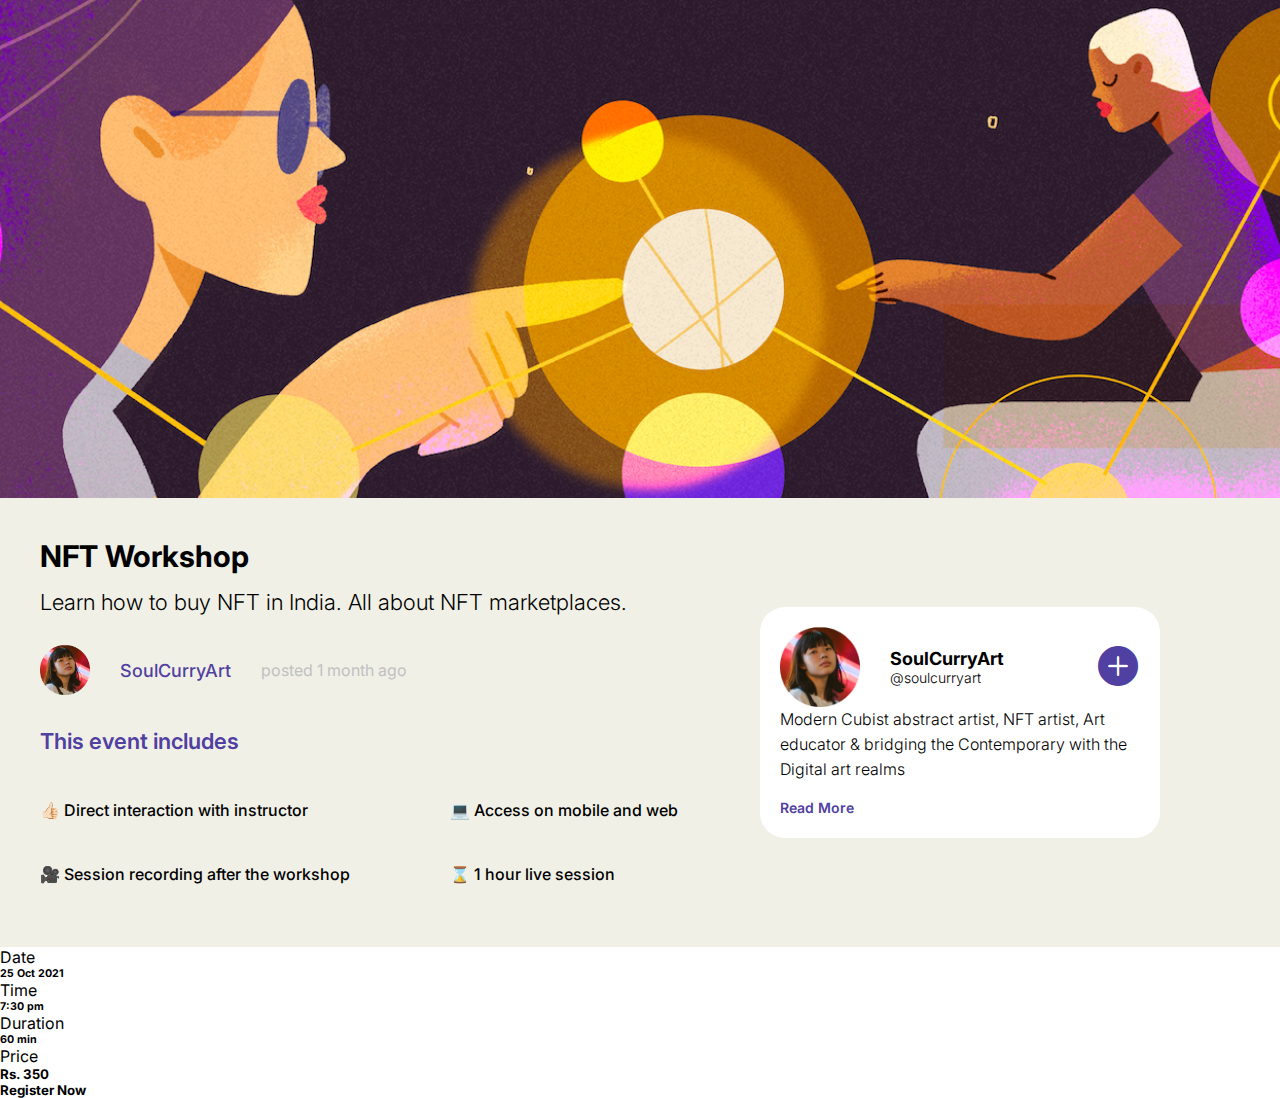
==== assessment/assignment2/index.html @ 84cefb7c "day 5 upload" ====
<!DOCTYPE html>
<html lang="en">
  <head>
    <meta charset="UTF-8" />
    <meta name="viewport" content="width=device-width, initial-scale=1.0" />
    <title>Mobile Assignment 2 Day 5 Afi</title>
    <link
      rel="stylesheet"
      href="https://cdn.jsdelivr.net/npm/bootstrap-icons@1.10.5/font/bootstrap-icons.css"
    />
    <link rel="stylesheet" href="style.css" />
  </head>
  <body>
    <header></header>
    <main>
      <div class="left-side">
        <div class="top-part">
          <h3>NFT Workshop</h3>
          <p>Learn how to buy NFT in India. All about NFT marketplaces.</p>
        </div>
        <div class="mid-part">
          <img src="./assets/dp.png" alt="profile picture" />
          <h6>SoulCurryArt</h6>
          <p>posted 1 month ago</p>
        </div>
        <div class="mid-bottom">
          <p>This event includes</p>
        </div>
        <div class="bot-part">
          <div class="text-group">
            <p>👍🏻 Direct interaction with instructor</p>
            <p>🎥 Session recording after the workshop</p>
          </div>
          <div class="text-group">
            <p>💻 Access on mobile and web</p>
            <p>⌛ 1 hour live session</p>
          </div>
        </div>
      </div>
      <div class="right-side">
        <div class="card">
          <div class="card-top">
            <img src="./assets/dp.png" alt="profile picture" />
            <div class="card-name">
              <h4>SoulCurryArt</h4>
              <p>@soulcurryart</p>
            </div>
            <div><i class="bi bi-plus-circle-fill"></i></div>
          </div>
          <div class="card-bot">
            <p>
              Modern Cubist abstract artist, NFT artist, Art educator & bridging
              the Contemporary with the Digital art realms
            </p>
            <h6>Read More</h6>
          </div>
        </div>
      </div>
    </main>
    <footer>
      <div class="left-side">
        <div>
          <p>Date</p>
          <h6>25 Oct 2021</h6>
        </div>
        <div>
          <p>Time</p>
          <h6>7:30 pm</h6>
        </div>
        <div>
          <p>Duration</p>
          <h6>60 min</h6>
        </div>
      </div>
      <div class="right-side">
        <div>
          <p>Price</p>
          <h5>Rs. 350</h5>
        </div>
        <h5>Register Now</h5>
      </div>
    </footer>
  </body>
</html>
---- assessment/assignment2/style.css ----
@import url("https://fonts.googleapis.com/css2?family=Inter:wght@100;200;300;400;500;600;700;800;900&display=swap");

* {
  margin: 0;
  padding: 0;
  box-sizing: border-box;
}

body {
  font-family: "Inter";
  overflow: hidden;
}

header {
  background-image: url(./assets/big\ header.png);
  height: 498px;
  background-position: center;
  background-size: cover;
}

main {
  display: flex;
  flex-direction: row;
  justify-content: space-around;
  align-items: center;
  padding: 40px;
  width: 100%;
  background-color: #f0f0e7;
}

main .top-part h3 {
  font-size: 30px;
  font-weight: 700;
  font-style: normal;
  line-height: normal;
  padding-bottom: 15px;
}
main .top-part p {
  font-size: 22px;
  font-weight: 300;
  font-style: normal;
  line-height: normal;
  padding-bottom: 30px;
}

main .left-side {
  width: 60%;
}

main .left-side .mid-part {
  display: flex;
  flex-direction: row;
  justify-content: start;
  align-items: center;
  gap: 30px;
  padding-bottom: 30px;
}

main .mid-part img {
  width: 50px;
}

main .mid-part h6 {
  color: #5040a1;
  font-family: Inter;
  font-size: 18px;
  font-style: normal;
  font-weight: 500;
  line-height: normal;
}

main .mid-part p {
  color: #c1c1c1;
  font-size: 16px;
  font-style: normal;
  font-weight: 400;
  line-height: normal;
}

main .mid-bottom p {
  color: #5040a1;
  font-size: 22px;
  font-style: normal;
  font-weight: 600;
  line-height: 151.023%; /* 33.225px */
  padding-bottom: 20px;
}

main .bot-part {
  display: flex;
  flex-direction: row;
  justify-content: start;
  align-items: center;
  color: #000;
  font-size: 16px;
  font-style: normal;
  font-weight: 500;
  line-height: 151.023%; /* 24.164px */
  gap: 100px;
}
main .bot-part p {
  padding-bottom: 20px;
  padding-top: 20px;
}

main .right-side {
  /* position: relative; */
  width: 40%;
}

main .right-side .card {
  /* position: absolute; */
  display: flex;
  flex-direction: column;
  justify-content: start;
  align-items: start;
  color: #000;
  font-size: 16px;
  font-style: normal;
  font-weight: 300;
  line-height: 156.523%; /* 25.044px */
  background-color: white;
  border-radius: 25px;
  padding: 20px;
  width: 400px;
}

main .card-top {
  display: flex;
  flex-direction: row;
  justify-content: start;
  align-items: center;
  gap: 30px;
}

main .card-top .card-name h4 {
  color: #000;
  font-size: 18px;
  font-style: normal;
  font-weight: 700;
  line-height: normal;
}

main .card-top .card-name p {
  color: #000;
  font-size: 14px;
  font-style: normal;
  font-weight: 300;
  line-height: normal;
}

main .card .card-top {
  display: flex;
  flex-direction: row;
  justify-content: start;
  align-items: center;
}

main .card-top img {
  width: 80px;
}

main .card-bot h6 {
  color: #5040a1;
  font-size: 14px;
  font-style: normal;
  font-weight: 600;
  line-height: 151.023%; /* 21.143px */
  padding-top: 15px;
}

main .bi-plus-circle-fill {
  color: #5040a1;
  font-size: 40px;
  padding-left: 64px;
}
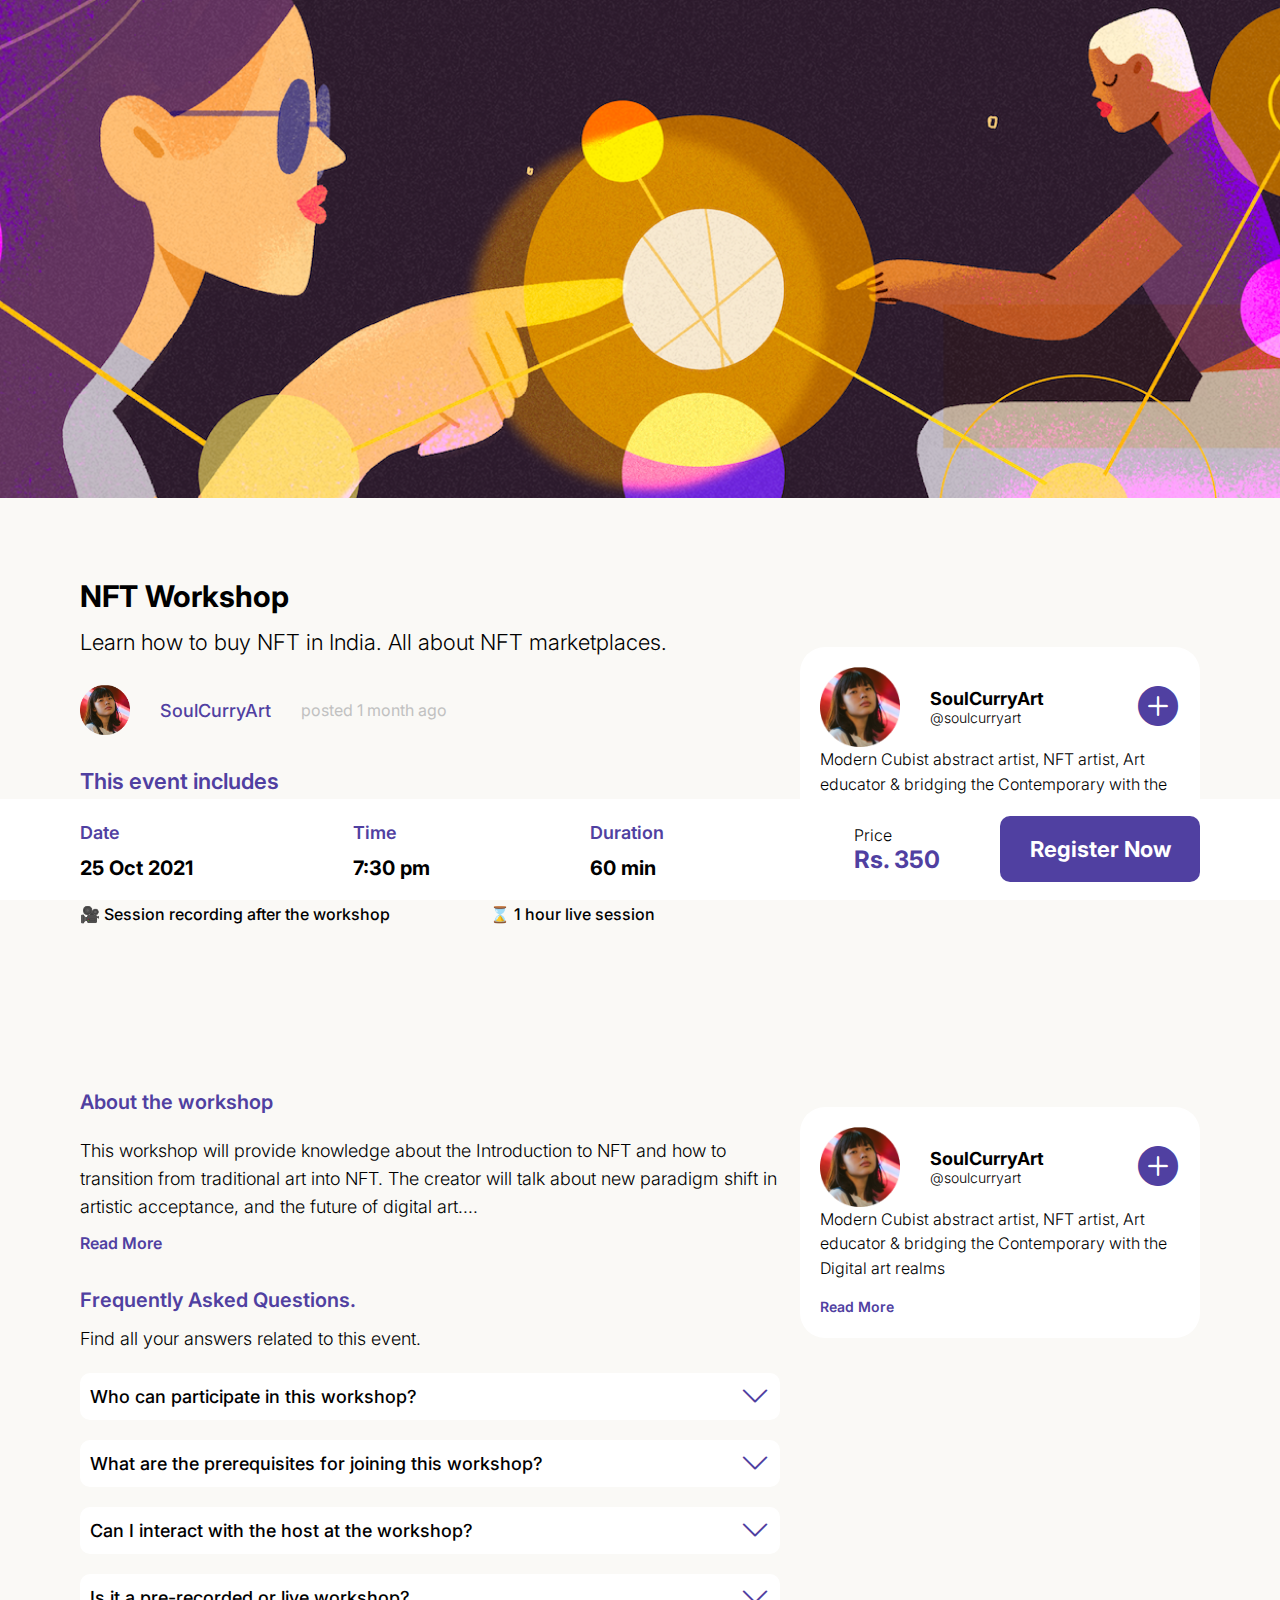
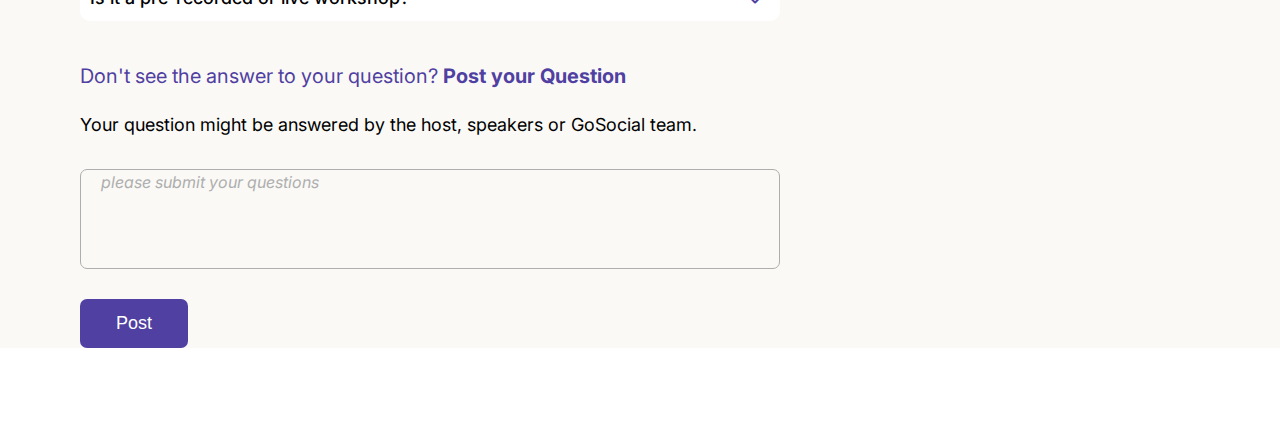
==== commit e13964af: "assignment2 no mobile" ====
--- a/assessment/assignment2/index.html
+++ b/assessment/assignment2/index.html
@@ -11,30 +11,128 @@
     <link rel="stylesheet" href="style.css" />
   </head>
   <body>
-    <header></header>
-    <main>
+    <div id="page1">
+      <header></header>
+      <main>
+        <div class="left-side">
+          <div class="top-part">
+            <h3>NFT Workshop</h3>
+            <p>Learn how to buy NFT in India. All about NFT marketplaces.</p>
+          </div>
+          <div class="mid-part">
+            <img src="./assets/dp.png" alt="profile picture" />
+            <h6>SoulCurryArt</h6>
+            <p>posted 1 month ago</p>
+          </div>
+          <div class="mid-bottom">
+            <p>This event includes</p>
+          </div>
+          <div class="bot-part">
+            <div class="text-group">
+              <p>👍🏻 Direct interaction with instructor</p>
+              <p>🎥 Session recording after the workshop</p>
+            </div>
+            <div class="text-group">
+              <p>💻 Access on mobile and web</p>
+              <p>⌛ 1 hour live session</p>
+            </div>
+          </div>
+        </div>
+        <div class="right-side">
+          <div class="card">
+            <div class="card-top">
+              <img src="./assets/dp.png" alt="profile picture" />
+              <div class="card-name">
+                <h4>SoulCurryArt</h4>
+                <p>@soulcurryart</p>
+              </div>
+              <div><i class="bi bi-plus-circle-fill"></i></div>
+            </div>
+            <div class="card-bot">
+              <p>
+                Modern Cubist abstract artist, NFT artist, Art educator &
+                bridging the Contemporary with the Digital art realms
+              </p>
+              <h6>Read More</h6>
+            </div>
+          </div>
+        </div>
+      </main>
+      <footer>
+        <div class="left-side">
+          <div>
+            <p>Date</p>
+            <h6>25 Oct 2021</h6>
+          </div>
+          <div>
+            <p>Time</p>
+            <h6>7:30 pm</h6>
+          </div>
+          <div>
+            <p>Duration</p>
+            <h6>60 min</h6>
+          </div>
+        </div>
+        <div class="right-side">
+          <div class="price-row">
+            <p>Price</p>
+            <h5>Rs. 350</h5>
+          </div>
+          <button id="register">Register Now</button>
+        </div>
+      </footer>
+    </div>
+    <!-- SECOND PAGE WEBSITE -->
+    <div id="page2">
       <div class="left-side">
-        <div class="top-part">
-          <h3>NFT Workshop</h3>
-          <p>Learn how to buy NFT in India. All about NFT marketplaces.</p>
+        <div class="about">
+          <h5>About the workshop</h5>
+          <p>
+            This workshop will provide knowledge about the Introduction to NFT
+            and how to transition from traditional art into NFT. The creator
+            will talk about new paradigm shift in artistic acceptance, and the
+            future of digital art....
+          </p>
+          <h6>Read More</h6>
         </div>
-        <div class="mid-part">
-          <img src="./assets/dp.png" alt="profile picture" />
-          <h6>SoulCurryArt</h6>
-          <p>posted 1 month ago</p>
+        <div class="faq">
+          <div class="faq-text">
+            <h5>Frequently Asked Questions.</h5>
+            <p>Find all your answers related to this event.</p>
+          </div>
+          <div class="faq-rows">
+            <div class="row">
+              <h6>Who can participate in this workshop?</h6>
+              <i class="bi bi-chevron-down"></i>
+            </div>
+            <div class="row">
+              <h6>What are the prerequisites for joining this workshop?</h6>
+              <i class="bi bi-chevron-down"></i>
+            </div>
+            <div class="row">
+              <h6>Can I interact with the host at the workshop?</h6>
+              <i class="bi bi-chevron-down"></i>
+            </div>
+            <div class="row">
+              <h6>Is it a pre-recorded or live workshop?</h6>
+              <i class="bi bi-chevron-down"></i>
+            </div>
+          </div>
         </div>
-        <div class="mid-bottom">
-          <p>This event includes</p>
-        </div>
-        <div class="bot-part">
-          <div class="text-group">
-            <p>👍🏻 Direct interaction with instructor</p>
-            <p>🎥 Session recording after the workshop</p>
+        <div class="help-me">
+          <div class="help-text">
+            <h5>
+              Don't see the answer to your question? <b>Post your Question</b>
+            </h5>
+            <p>
+              Your question might be answered by the host, speakers or GoSocial
+              team.
+            </p>
           </div>
-          <div class="text-group">
-            <p>💻 Access on mobile and web</p>
-            <p>⌛ 1 hour live session</p>
+          <div class="help-box">
+            <p><i>please submit your questions</i></p>
           </div>
+          <button id="helpButton">Post</button>
         </div>
       </div>
       <div class="right-side">
@@ -56,29 +154,6 @@
           </div>
         </div>
       </div>
-    </main>
-    <footer>
-      <div class="left-side">
-        <div>
-          <p>Date</p>
-          <h6>25 Oct 2021</h6>
-        </div>
-        <div>
-          <p>Time</p>
-          <h6>7:30 pm</h6>
-        </div>
-        <div>
-          <p>Duration</p>
-          <h6>60 min</h6>
-        </div>
-      </div>
-      <div class="right-side">
-        <div>
-          <p>Price</p>
-          <h5>Rs. 350</h5>
-        </div>
-        <h5>Register Now</h5>
-      </div>
-    </footer>
+    </div>
   </body>
 </html>
--- a/assessment/assignment2/style.css
+++ b/assessment/assignment2/style.css
@@ -8,34 +8,37 @@
 
 body {
   font-family: "Inter";
-  overflow: hidden;
-}
-
-header {
+  min-height: 100vh;
+}
+
+/* FIRST PAGE */
+
+#page1 header {
   background-image: url(./assets/big\ header.png);
+  background-position: top;
+  background-size: cover;
+  background-repeat: no-repeat;
   height: 498px;
-  background-position: center;
-  background-size: cover;
-}
-
-main {
+}
+
+#page1 main {
   display: flex;
   flex-direction: row;
   justify-content: space-around;
   align-items: center;
-  padding: 40px;
+  padding: 80px;
   width: 100%;
-  background-color: #f0f0e7;
-}
-
-main .top-part h3 {
+  background-color: #faf9f6;
+}
+
+#page1 main .top-part h3 {
   font-size: 30px;
   font-weight: 700;
   font-style: normal;
   line-height: normal;
   padding-bottom: 15px;
 }
-main .top-part p {
+#page1 main .top-part p {
   font-size: 22px;
   font-weight: 300;
   font-style: normal;
@@ -43,11 +46,11 @@
   padding-bottom: 30px;
 }
 
-main .left-side {
+#page1 main .left-side {
   width: 60%;
 }
 
-main .left-side .mid-part {
+#page1 main .left-side .mid-part {
   display: flex;
   flex-direction: row;
   justify-content: start;
@@ -56,11 +59,11 @@
   padding-bottom: 30px;
 }
 
-main .mid-part img {
+#page1 main .mid-part img {
   width: 50px;
 }
 
-main .mid-part h6 {
+#page1 main .mid-part h6 {
   color: #5040a1;
   font-family: Inter;
   font-size: 18px;
@@ -69,7 +72,7 @@
   line-height: normal;
 }
 
-main .mid-part p {
+#page1 main .mid-part p {
   color: #c1c1c1;
   font-size: 16px;
   font-style: normal;
@@ -77,7 +80,7 @@
   line-height: normal;
 }
 
-main .mid-bottom p {
+#page1 main .mid-bottom p {
   color: #5040a1;
   font-size: 22px;
   font-style: normal;
@@ -86,7 +89,7 @@
   padding-bottom: 20px;
 }
 
-main .bot-part {
+#page1 main .bot-part {
   display: flex;
   flex-direction: row;
   justify-content: start;
@@ -98,17 +101,21 @@
   line-height: 151.023%; /* 24.164px */
   gap: 100px;
 }
-main .bot-part p {
+#page1 main .bot-part p {
   padding-bottom: 20px;
   padding-top: 20px;
 }
 
-main .right-side {
+#page1 main .right-side {
   /* position: relative; */
   width: 40%;
-}
-
-main .right-side .card {
+  display: flex;
+  flex-direction: column;
+  justify-content: start;
+  align-items: end;
+}
+
+#page1 main .right-side .card {
   /* position: absolute; */
   display: flex;
   flex-direction: column;
@@ -125,7 +132,7 @@
   width: 400px;
 }
 
-main .card-top {
+#page1 main .card-top {
   display: flex;
   flex-direction: row;
   justify-content: start;
@@ -133,7 +140,7 @@
   gap: 30px;
 }
 
-main .card-top .card-name h4 {
+#page1 main .card-top .card-name h4 {
   color: #000;
   font-size: 18px;
   font-style: normal;
@@ -141,7 +148,7 @@
   line-height: normal;
 }
 
-main .card-top .card-name p {
+#page1 main .card-top .card-name p {
   color: #000;
   font-size: 14px;
   font-style: normal;
@@ -149,18 +156,18 @@
   line-height: normal;
 }
 
-main .card .card-top {
-  display: flex;
-  flex-direction: row;
-  justify-content: start;
-  align-items: center;
-}
-
-main .card-top img {
+#page1 main .card .card-top {
+  display: flex;
+  flex-direction: row;
+  justify-content: start;
+  align-items: center;
+}
+
+#page1 main .card-top img {
   width: 80px;
 }
 
-main .card-bot h6 {
+#page1 main .card-bot h6 {
   color: #5040a1;
   font-size: 14px;
   font-style: normal;
@@ -169,8 +176,325 @@
   padding-top: 15px;
 }
 
-main .bi-plus-circle-fill {
+#page1 main .bi-plus-circle-fill {
   color: #5040a1;
   font-size: 40px;
   padding-left: 64px;
 }
+
+#page1 footer {
+  display: flex;
+  flex-direction: row;
+  justify-content: space-between;
+  align-items: center;
+  width: 100%;
+  position: fixed;
+  left: 0;
+  bottom: 0;
+  background-color: white;
+}
+
+#page1 footer .left-side {
+  display: flex;
+  flex-direction: row;
+  justify-content: space-between;
+  align-items: center;
+  gap: 160px;
+  padding-left: 80px;
+}
+
+#page1 footer .left-side p {
+  color: #5040a1;
+  font-size: 18px;
+  font-style: normal;
+  font-weight: 600;
+  line-height: 151.023%; /* 27.184px */
+  padding-top: 20px;
+  padding-bottom: 10px;
+}
+#page1 footer .left-side h6 {
+  color: #000;
+  font-size: 20px;
+  font-style: normal;
+  font-weight: 700;
+  line-height: normal;
+  padding-bottom: 20px;
+}
+
+#page1 footer .right-side {
+  display: flex;
+  flex-direction: row;
+  justify-content: end;
+  align-items: center;
+  gap: 60px;
+  padding-right: 80px;
+}
+
+#page1 footer .right-side p {
+  color: #000;
+  font-size: 16px;
+  font-style: normal;
+  font-weight: 300;
+  line-height: normal;
+}
+
+#page1 footer .price-row h5 {
+  color: #5040a1;
+  font-size: 24px;
+  font-style: normal;
+  font-weight: 700;
+  line-height: normal;
+}
+#page1 footer #register {
+  color: #fff;
+  font-family: Inter;
+  font-size: 22px;
+  font-style: normal;
+  font-weight: 700;
+  line-height: normal;
+  background-color: #5040a1;
+  padding: 20px;
+  border-radius: 10px;
+  width: 200px;
+  border-style: none;
+}
+
+/* SECOND PAGE */
+
+#page2 {
+  background-color: #faf9f6;
+  display: flex;
+  flex-direction: row;
+  justify-content: space-between;
+  align-items: start;
+  margin-bottom: 100px;
+}
+
+#page2 .left-side {
+  display: flex;
+  flex-direction: column;
+  justify-content: space-between;
+  align-items: start;
+  padding-top: 60px;
+  padding-left: 80px;
+}
+
+#page2 .about h5 {
+  color: #5040a1;
+  font-size: 20px;
+  font-style: normal;
+  font-weight: 600;
+  line-height: 151.023%; /* 30.205px */
+  padding-bottom: 20px;
+}
+
+#page2 .about p {
+  color: #000;
+  font-size: 18px;
+  font-style: normal;
+  font-weight: 300;
+  line-height: 156.523%; /* 28.174px */
+  padding-bottom: 10px;
+}
+
+#page2 .about h6 {
+  color: #5040a1;
+  font-family: Inter;
+  font-size: 16px;
+  font-style: normal;
+  font-weight: 600;
+  line-height: 151.023%; /* 24.164px */
+  padding-bottom: 30px;
+}
+
+#page2 .faq {
+  width: 100%;
+  padding-bottom: 40px;
+}
+
+#page2 .faq-text h5 {
+  color: #5040a1;
+  font-size: 20px;
+  font-style: normal;
+  font-weight: 600;
+  line-height: 151.023%; /* 30.205px */
+  padding-bottom: 10px;
+}
+
+#page2 .faq-text p {
+  color: #000;
+  font-size: 18px;
+  font-style: normal;
+  font-weight: 300;
+  line-height: 151.023%; /* 27.184px */
+  padding-bottom: 20px;
+}
+
+#page2 .row {
+  display: flex;
+  flex-direction: row;
+  justify-content: end;
+  align-items: center;
+}
+
+#page2 .faq-rows {
+  display: flex;
+  flex-direction: column;
+  justify-content: space-between;
+  align-items: start;
+  gap: 20px;
+}
+#page2 .faq-rows h6 {
+  border-radius: 10px;
+  background-color: white;
+  color: #000;
+  font-size: 18px;
+  font-style: normal;
+  font-weight: 500;
+  line-height: 151.023%; /* 27.184px */
+  width: 700px;
+  padding: 10px;
+  position: relative;
+}
+
+#page2 .bi-chevron-down {
+  color: #5040a1;
+  font-size: 30px;
+  background-color: white;
+  position: absolute;
+  transform: translateX(-10px);
+}
+
+#page2 .help-text h5 {
+  color: #5040a1;
+  font-size: 20px;
+  font-style: normal;
+  font-weight: 400;
+  line-height: 151.023%; /* 30.205px */
+  padding-bottom: 20px;
+}
+
+#page2 .help-text p {
+  color: #000;
+  font-size: 18px;
+  font-style: normal;
+  font-weight: 400;
+  line-height: 151.023%; /* 27.184px */
+  padding-bottom: 30px;
+}
+
+#page2 .help-box {
+  width: 700px;
+  height: 100px;
+  border-style: solid;
+  border-width: 1px;
+  border-color: #aeaeae;
+  border-radius: 7px;
+  margin-bottom: 30px;
+}
+
+#page2 .help-box p {
+  color: #aeaeae;
+  font-size: 16px;
+  font-style: italic;
+  font-weight: 400;
+  line-height: 151.023%; /* 24.164px */
+  padding-left: 20px;
+}
+
+#page2 #helpButton {
+  border-radius: 7px;
+  background: #5040a1;
+  color: #fff;
+  font-size: 18px;
+  font-style: normal;
+  font-weight: 400;
+  line-height: normal;
+  border-style: none;
+  width: 108px;
+  height: 49px;
+}
+
+#page2 .right-side {
+  width: 40%;
+  display: flex;
+  flex-direction: column;
+  justify-content: start;
+  align-items: end;
+  padding-top: 80px;
+  padding-right: 80px;
+}
+
+#page2 .right-side .card {
+  /* position: absolute; */
+  display: flex;
+  flex-direction: column;
+  justify-content: start;
+  align-items: start;
+  color: #000;
+  font-size: 16px;
+  font-style: normal;
+  font-weight: 300;
+  line-height: 156.523%; /* 25.044px */
+  background-color: white;
+  border-radius: 25px;
+  padding: 20px;
+  width: 400px;
+}
+
+#page2 .card-top {
+  display: flex;
+  flex-direction: row;
+  justify-content: start;
+  align-items: center;
+  gap: 30px;
+}
+
+#page2 .card-top .card-name h4 {
+  color: #000;
+  font-size: 18px;
+  font-style: normal;
+  font-weight: 700;
+  line-height: normal;
+}
+
+#page2 .card-top .card-name p {
+  color: #000;
+  font-size: 14px;
+  font-style: normal;
+  font-weight: 300;
+  line-height: normal;
+}
+
+#page2 .card .card-top {
+  display: flex;
+  flex-direction: row;
+  justify-content: start;
+  align-items: center;
+}
+
+#page2 .card-top img {
+  width: 80px;
+}
+
+#page2 .card-bot h6 {
+  color: #5040a1;
+  font-size: 14px;
+  font-style: normal;
+  font-weight: 600;
+  line-height: 151.023%; /* 21.143px */
+  padding-top: 15px;
+}
+
+#page2 .bi-plus-circle-fill {
+  color: #5040a1;
+  font-size: 40px;
+  padding-left: 64px;
+}
+
+/* MOBILE */
+
+/* @media (max-width: 800px) {
+  #page1 header {
+  }
+} */
